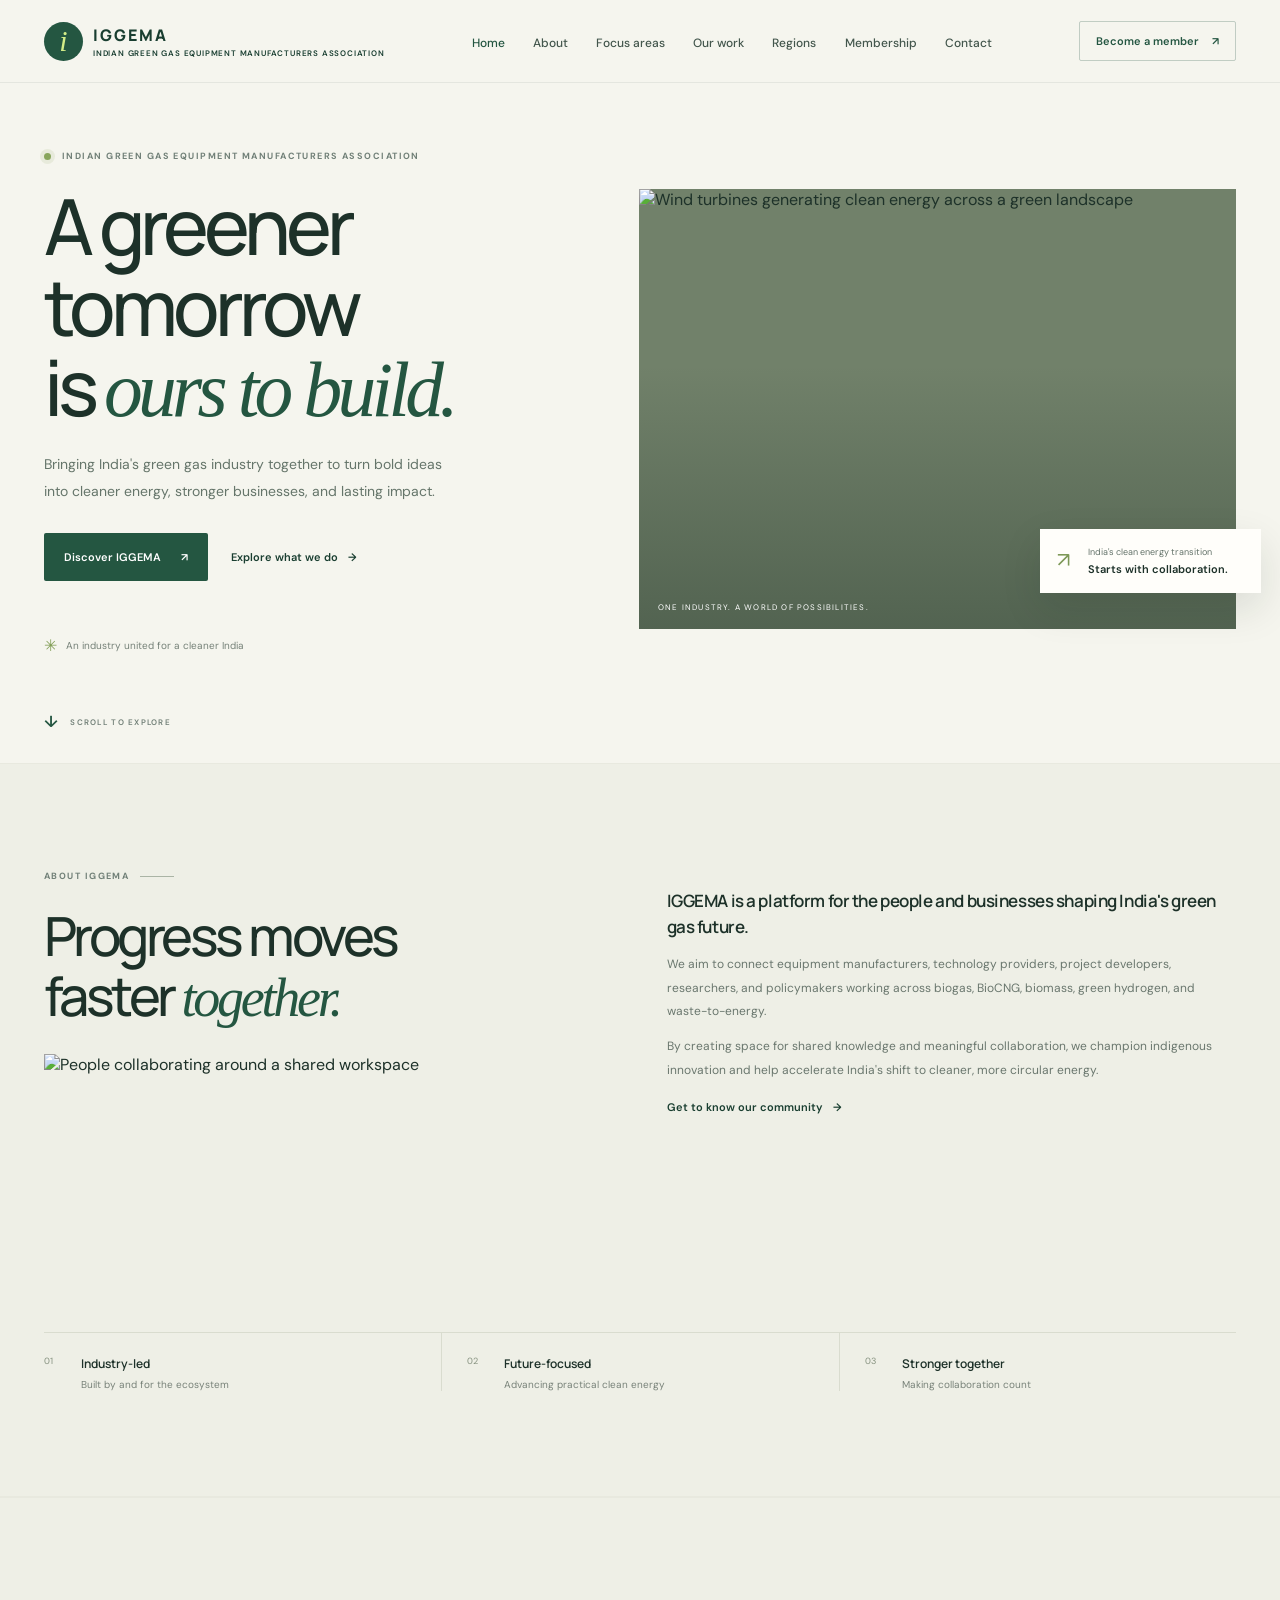
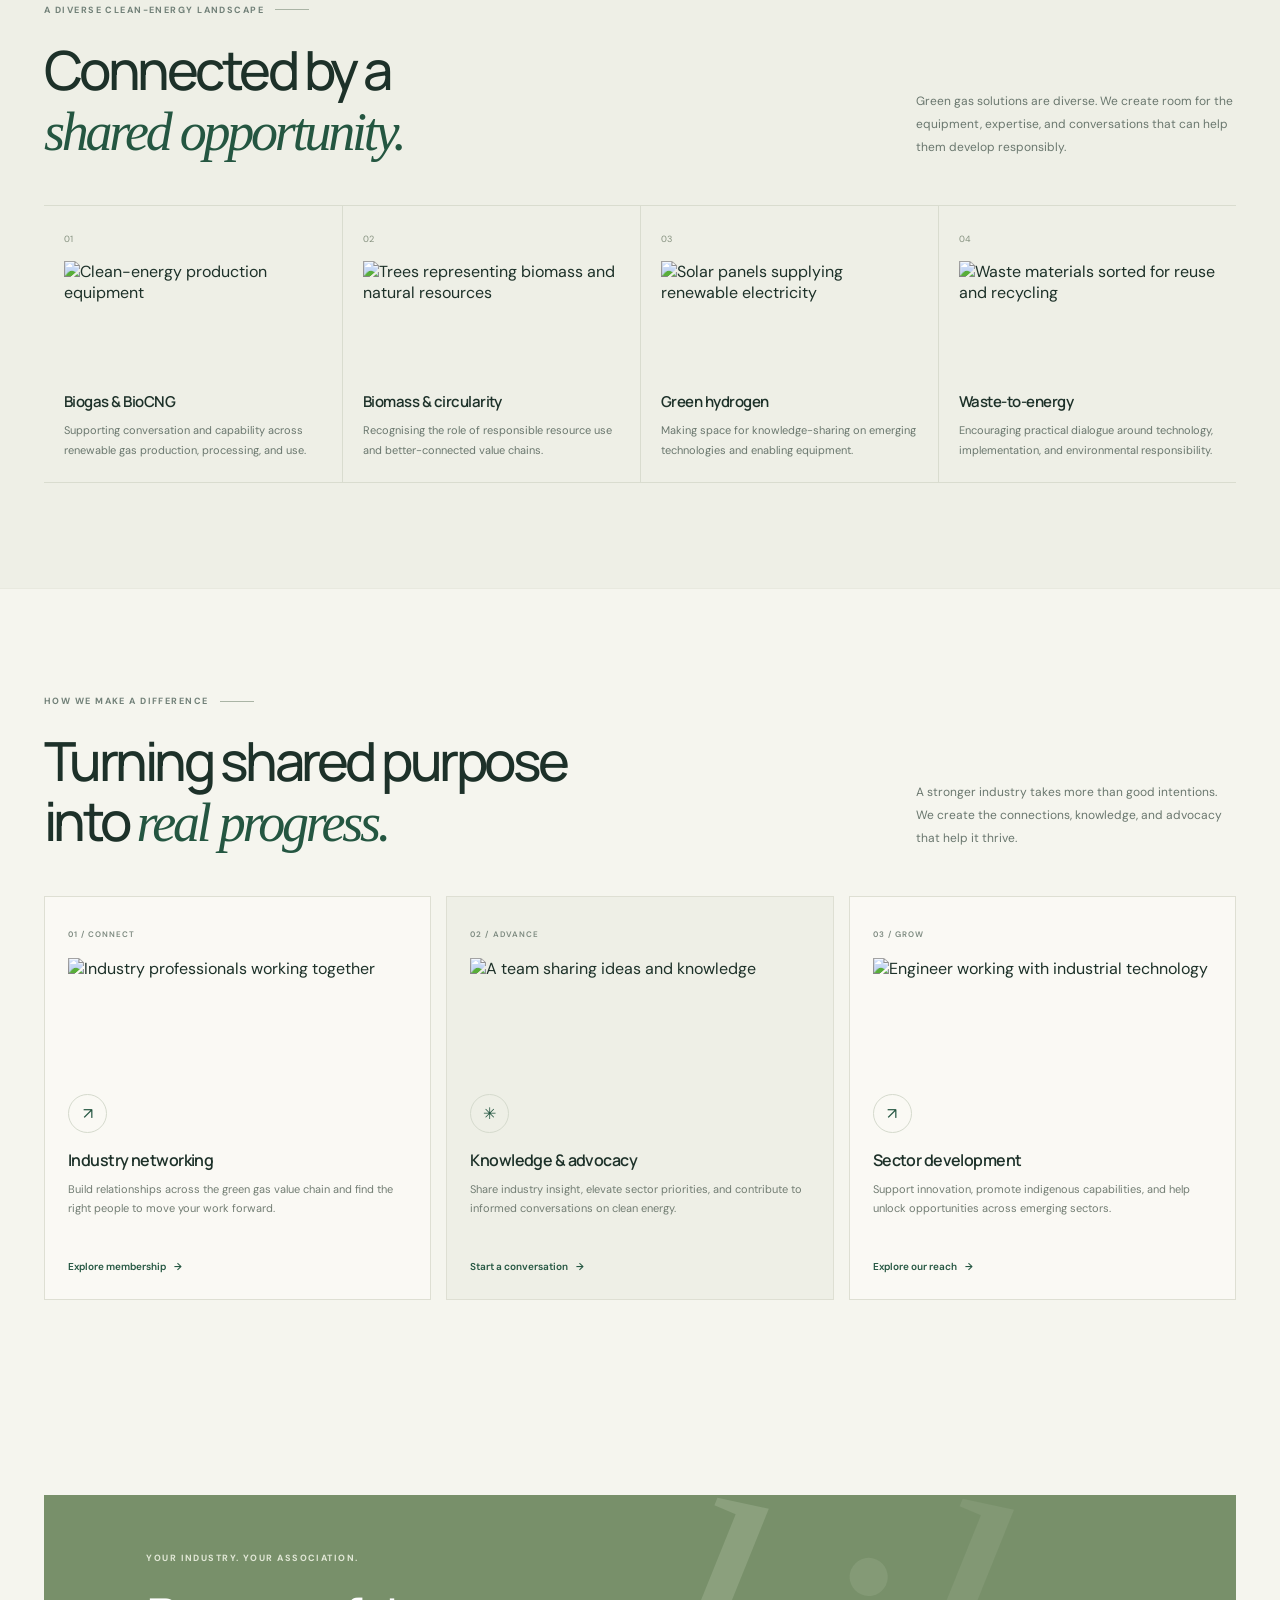
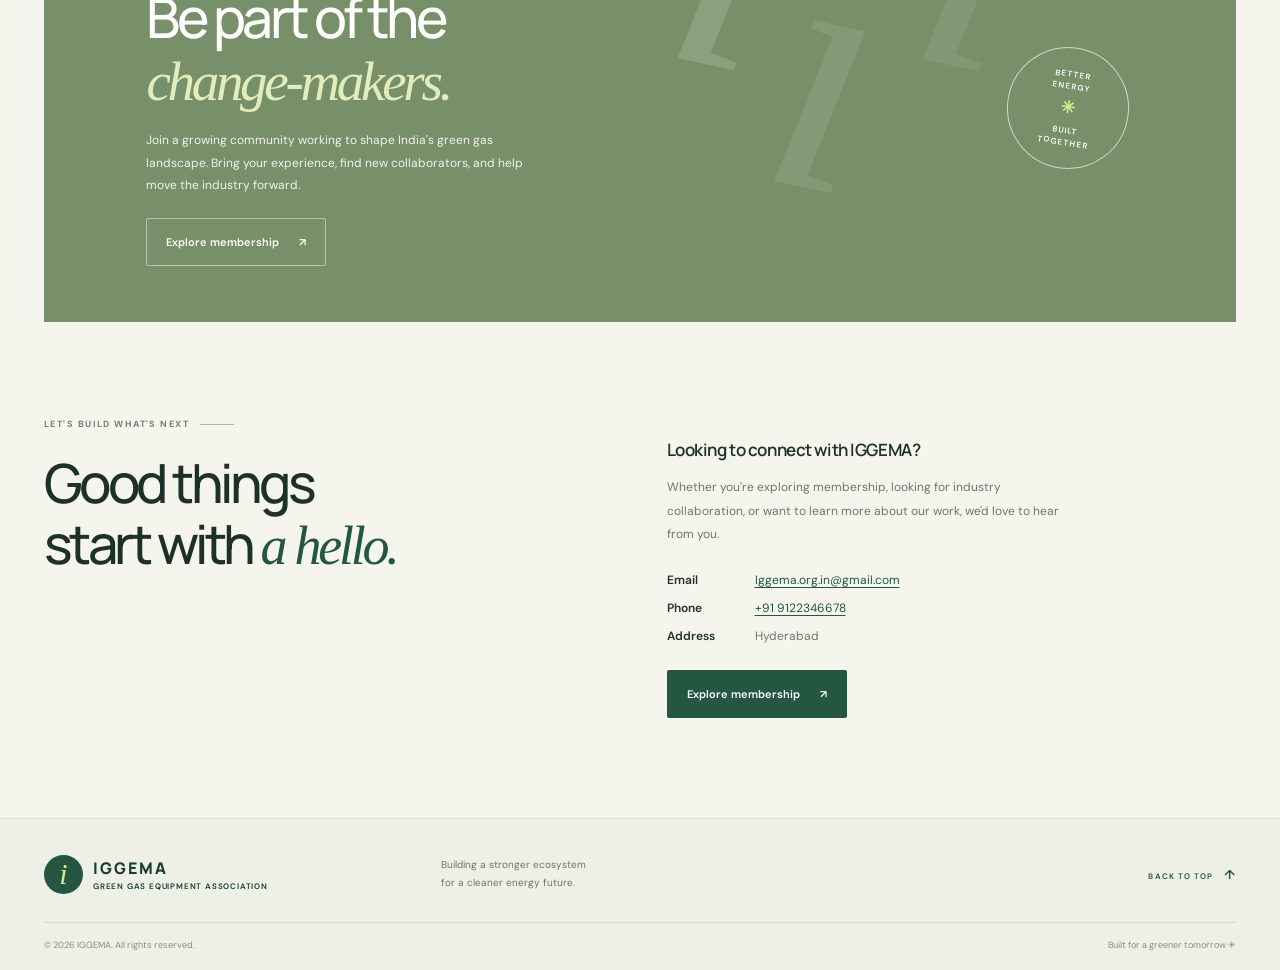
==== index.html @ 082a27b8 "Add homepage" ====
<!DOCTYPE html>
<html lang="en">
<head>
  <meta charset="UTF-8">
  <meta name="viewport" content="width=device-width, initial-scale=1">
  <meta name="theme-color" content="#f5f5ee">
  <meta name="description" content="Discover IGGEMA's work to connect India's green gas equipment ecosystem, share knowledge, and support responsible sector development.">
  <title>IGGEMA — India's Green Gas Equipment Manufacturers Association</title>
  <link rel="preconnect" href="https://fonts.googleapis.com">
  <link rel="preconnect" href="https://fonts.gstatic.com" crossorigin>
  <link href="https://fonts.googleapis.com/css2?family=DM+Sans:wght@400;500;600;700&family=Manrope:wght@400;500;600;700;800&display=swap" rel="stylesheet">
  <link rel="stylesheet" href="IGG.css">
</head>
<body>
  <a class="skip-link" href="#main-content">Skip to content</a>
  <header class="site-header">
    <nav class="navbar container" aria-label="Main navigation">
      <a class="brand" href="#home" aria-label="IGGEMA home">
        <span class="brand-mark" aria-hidden="true">i</span>
        <span class="brand-name">IGGEMA<span class="brand-caption"> INDIAN GREEN GAS EQUIPMENT MANUFACTURERS ASSOCIATION</span></span>
      </a>
      <ul class="nav-links">
        <li><a href="#home" aria-current="page">Home</a></li>
        <li><a href="#about">About</a></li>
        <li><a href="#focus-areas">Focus areas</a></li>
        <li><a href="#services">Our work</a></li>
         <li><a href="#Regions">Regions</a></li>
        <li><a href="membership.html">Membership</a></li>
        <li><a href="#contact">Contact</a></li>
      </ul>
      <a class="nav-cta" href="membership.html">Become a member <span aria-hidden="true">↗</span></a>
    </nav>
  </header>

  <main id="main-content">
    <section class="hero container" id="home">
      <div class="hero-copy">
        <p class="eyebrow"><span class="eyebrow-dot"></span> INDIAN GREEN GAS EQUIPMENT MANUFACTURERS ASSOCIATION</p>
        <h1>A greener tomorrow<br>is <span>ours to build.</span></h1>
        <p class="hero-description">Bringing India's green gas industry together to turn bold ideas into cleaner energy, stronger businesses, and lasting impact.</p>
        <div class="hero-actions">
          <a class="button button-primary" href="#about">Discover IGGEMA <span aria-hidden="true">↗</span></a>
          <a class="text-link" href="#services">Explore what we do <span aria-hidden="true">→</span></a>
        </div>
        <div class="hero-note"><span class="note-icon" aria-hidden="true">✳</span> An industry united for a cleaner India</div>
      </div>
      <div class="hero-visual">
        <img src="https://images.unsplash.com/photo-1473341304170-971dccb5ac1e?auto=format&amp;fit=crop&amp;w=1400&amp;q=85" alt="Wind turbines generating clean energy across a green landscape">
        <div class="image-wash"></div>
        <div class="visual-card">
          <span class="visual-card-icon" aria-hidden="true">↗</span>
          <span>India's clean energy transition</span>
          <strong>Starts with collaboration.</strong>
        </div>
        <span class="visual-caption">ONE INDUSTRY. A WORLD OF POSSIBILITIES.</span>
      </div>
      <a class="scroll-cue" href="#about"><span aria-hidden="true">↓</span> SCROLL TO EXPLORE</a>
    </section>

    <section class="intro section-pad" id="about">
      <div class="container intro-grid">
        <div>
          <p class="eyebrow">ABOUT IGGEMA <span class="eyebrow-line"></span></p>
          <h2>Progress moves<br>faster <span>together.</span></h2>
          <img class="about-image" src="https://images.unsplash.com/photo-1497366754035-f200968a6e72?auto=format&amp;fit=crop&amp;w=1000&amp;q=85" alt="People collaborating around a shared workspace">
        </div>
        <div class="intro-copy">
          <p class="lead">IGGEMA is a platform for the people and businesses shaping India's green gas future.</p>
          <p>We aim to connect equipment manufacturers, technology providers, project developers, researchers, and policymakers working across biogas, BioCNG, biomass, green hydrogen, and waste-to-energy.</p>
          <p>By creating space for shared knowledge and meaningful collaboration, we champion indigenous innovation and help accelerate India's shift to cleaner, more circular energy.</p>
          <a class="text-link dark-link" href="membership.html">Get to know our community <span aria-hidden="true">→</span></a>
        </div>
      </div>
      <div class="container values-strip">
        <div class="value-item"><span>01</span><strong>Industry-led</strong><small>Built by and for the ecosystem</small></div>
        <div class="value-item"><span>02</span><strong>Future-focused</strong><small>Advancing practical clean energy</small></div>
        <div class="value-item"><span>03</span><strong>Stronger together</strong><small>Making collaboration count</small></div>
      </div>
    </section>

    <section class="focus section-pad" id="focus-areas">
      <div class="container">
        <div class="section-heading">
          <div>
            <p class="eyebrow">A DIVERSE CLEAN-ENERGY LANDSCAPE <span class="eyebrow-line"></span></p>
            <h2>Connected by a<br><span>shared opportunity.</span></h2>
          </div>
          <p class="section-aside">Green gas solutions are diverse. We create room for the equipment, expertise, and conversations that can help them develop responsibly.</p>
        </div>
        <div class="focus-grid">
          <article class="focus-card">
            <span class="focus-index">01</span>
            <img class="focus-image" src="https://images.unsplash.com/photo-1516937941344-00b4e0337589?auto=format&amp;fit=crop&amp;w=700&amp;q=80" alt="Clean-energy production equipment">
            <h3>Biogas &amp; BioCNG</h3>
            <p>Supporting conversation and capability across renewable gas production, processing, and use.</p>
          </article>
          <article class="focus-card">
            <span class="focus-index">02</span>
            <img class="focus-image" src="https://images.unsplash.com/photo-1511497584788-876760111969?auto=format&amp;fit=crop&amp;w=700&amp;q=80" alt="Trees representing biomass and natural resources">
            <h3>Biomass &amp; circularity</h3>
            <p>Recognising the role of responsible resource use and better-connected value chains.</p>
          </article>
          <article class="focus-card">
            <span class="focus-index">03</span>
            <img class="focus-image" src="https://images.unsplash.com/photo-1509391366360-2e959784a276?auto=format&amp;fit=crop&amp;w=700&amp;q=80" alt="Solar panels supplying renewable electricity">
            <h3>Green hydrogen</h3>
            <p>Making space for knowledge-sharing on emerging technologies and enabling equipment.</p>
          </article>
          <article class="focus-card">
            <span class="focus-index">04</span>
            <img class="focus-image" src="https://images.unsplash.com/photo-1532996122724-e3c354a0b15b?auto=format&amp;fit=crop&amp;w=700&amp;q=80" alt="Waste materials sorted for reuse and recycling">
            <h3>Waste-to-energy</h3>
            <p>Encouraging practical dialogue around technology, implementation, and environmental responsibility.</p>
          </article>
        </div>
      </div>
    </section>

    <section class="services section-pad" id="services">
      <div class="container">
        <div class="section-heading">
          <div>
            <p class="eyebrow">HOW WE MAKE A DIFFERENCE <span class="eyebrow-line"></span></p>
            <h2>Turning shared purpose<br>into <span>real progress.</span></h2>
          </div>
          <p class="section-aside">A stronger industry takes more than good intentions. We create the connections, knowledge, and advocacy that help it thrive.</p>
        </div>
        <div class="services-grid">
          <article class="service-card">
            <span class="card-number">01 / CONNECT</span>
            <img class="service-image" src="https://images.unsplash.com/photo-1521737711867-e3b97375f902?auto=format&amp;fit=crop&amp;w=700&amp;q=80" alt="Industry professionals working together">
            <div class="service-icon" aria-hidden="true">↗</div>
            <h3>Industry networking</h3>
            <p>Build relationships across the green gas value chain and find the right people to move your work forward.</p>
            <a href="membership.html" aria-label="Learn about industry networking membership">Explore membership <span aria-hidden="true">→</span></a>
          </article>
          <article class="service-card service-card-featured">
            <span class="card-number">02 / ADVANCE</span>
            <img class="service-image" src="https://images.unsplash.com/photo-1531482615713-2afd69097998?auto=format&amp;fit=crop&amp;w=700&amp;q=80" alt="A team sharing ideas and knowledge">
            <div class="service-icon" aria-hidden="true">✳</div>
            <h3>Knowledge &amp; advocacy</h3>
            <p>Share industry insight, elevate sector priorities, and contribute to informed conversations on clean energy.</p>
            <a href="#contact" aria-label="Get in touch about knowledge and advocacy">Start a conversation <span aria-hidden="true">→</span></a>
          </article>
          <article class="service-card">
            <span class="card-number">03 / GROW</span>
            <img class="service-image" src="https://images.unsplash.com/photo-1581091226825-a6a2a5aee158?auto=format&amp;fit=crop&amp;w=700&amp;q=80" alt="Engineer working with industrial technology">
            <div class="service-icon" aria-hidden="true">↗</div>
            <h3>Sector development</h3>
            <p>Support innovation, promote indigenous capabilities, and help unlock opportunities across emerging sectors.</p>
            <a href="#contact" aria-label="Contact IGGEMA">Explore our reach <span aria-hidden="true">→</span></a>
          </article>
        </div>
      </div>
    </section>

    <section class="membership section-pad" id="membership">
      <div class="container membership-panel">
        <div class="membership-decoration" aria-hidden="true"><span>i</span><span>i</span><span>i</span></div>
        <div class="membership-content">
          <p class="eyebrow">YOUR INDUSTRY. YOUR ASSOCIATION.</p>
          <h2>Be part of the<br><span>change-makers.</span></h2>
          <p>Join a growing community working to shape India's green gas landscape. Bring your experience, find new collaborators, and help move the industry forward.</p>
          <a class="button button-light" href="membership.html">Explore membership <span aria-hidden="true">↗</span></a>
        </div>
        <div class="membership-stamp"><span>BETTER<br>ENERGY</span><span class="stamp-star">✳</span><span>BUILT<br>TOGETHER</span></div>
      </div>
    </section>

    <section class="contact section-pad" id="contact">
      <div class="container contact-grid">
        <div>
          <p class="eyebrow">LET'S BUILD WHAT'S NEXT <span class="eyebrow-line"></span></p>
          <h2>Good things<br>start with <span>a hello.</span></h2>
        </div>
        <div class="contact-copy">
          <p class="lead">Looking to connect with IGGEMA?</p>
          <p>Whether you're exploring membership, looking for industry collaboration, or want to learn more about our work, we'd love to hear from you.</p>
          <div class="contact-details" aria-label="IGGEMA contact details">
            <p><strong>Email</strong><a href="mailto:Iggema.org.in@gmail.com">Iggema.org.in@gmail.com</a></p>
            <p><strong>Phone</strong><a href="tel:+919122346678">+91 9122346678</a></p>
            <p><strong>Address</strong><span>Hyderabad</span></p>
          </div>
          <a class="button button-primary" href="membership.html">Explore membership <span aria-hidden="true">↗</span></a>
        </div>
      </div>
    </section>
  </main>

  <footer class="footer">
    <div class="container footer-main">
      <a class="brand footer-brand" href="#home" aria-label="IGGEMA home">
        <span class="brand-mark" aria-hidden="true">i</span>
        <span class="brand-name">IGGEMA<span class="brand-caption">GREEN GAS EQUIPMENT ASSOCIATION</span></span>
      </a>
      <p>Building a stronger ecosystem<br>for a cleaner energy future.</p>
      <a class="back-top" href="#home">BACK TO TOP <span aria-hidden="true">↑</span></a>
    </div>
    <div class="container footer-bottom">
      <span>© 2026 IGGEMA. All rights reserved.</span>
      <span>Built for a greener tomorrow <span class="footer-leaf" aria-hidden="true">✳</span></span>
    </div>
  </footer>
</body>
</html>
---- IGG.css ----
:root {
  color-scheme: light;
  --paper: #f5f5ee;
  --white: #fffefa;
  --ink: #1d3129;
  --muted: #64736a;
  --green: #245641;
  --green-dark: #193e30;
  --lime: #d3ed88;
  --line: #dedfd3;
  --serif: Georgia, "Times New Roman", serif;
  --sans: "DM Sans", "Segoe UI", sans-serif;
  --display: "Manrope", "DM Sans", sans-serif;
}

* { box-sizing: border-box; }

.skip-link {
  position: absolute;
  z-index: 20;
  top: 8px;
  left: 8px;
  padding: 10px 14px;
  transform: translateY(-150%);
  background: var(--green-dark);
  color: white;
  font-size: 12px;
}

.skip-link:focus { transform: translateY(0); }

html {
  scroll-behavior: smooth;
  scroll-padding-top: 6rem;
}

body {
  margin: 0;
  background: var(--paper);
  color: var(--ink);
  font-family: var(--sans);
  -webkit-font-smoothing: antialiased;
}

a { color: inherit; }

.container {
  width: min(1192px, calc(100% - 64px));
  margin-inline: auto;
}

.site-header {
  position: sticky;
  z-index: 10;
  top: 0;
  background: rgba(245, 245, 238, .94);
  backdrop-filter: blur(14px);
  border-bottom: 1px solid rgba(29, 49, 41, .08);
}

.navbar {
  min-height: 82px;
  display: flex;
  align-items: center;
  justify-content: space-between;
  gap: 24px;
}

.brand {
  display: inline-flex;
  align-items: center;
  gap: 10px;
  flex: 0 0 auto;
  color: var(--green-dark);
  text-decoration: none;
}

.brand-mark {
  display: grid;
  width: 39px;
  height: 39px;
  place-items: center;
  border-radius: 50%;
  background: var(--green);
  color: var(--lime);
  font-family: var(--serif);
  font-size: 30px;
  font-style: italic;
  line-height: 1;
}

.brand-name {
  display: grid;
  gap: 2px;
  font-family: var(--display);
  font-size: 16px;
  font-weight: 800;
  letter-spacing: .13em;
}

.brand-caption {
  font-family: var(--sans);
  font-size: 8px;
  font-weight: 600;
  letter-spacing: .1em;
}

.nav-links {
  display: flex;
  align-items: center;
  justify-content: center;
  gap: clamp(14px, 2.2vw, 29px);
  margin: 0;
  padding: 0;
  list-style: none;
}

.nav-links a,
.region-dropdown summary {
  color: #43564c;
  font-size: 12px;
  font-weight: 500;
  text-decoration: none;
  transition: color .2s ease;
}

.nav-links a:hover,
.nav-links a[aria-current="page"],
.region-dropdown summary:hover,
.region-dropdown summary:focus-visible { color: var(--green); }

.region-dropdown { position: relative; }

.region-dropdown summary {
  display: flex;
  align-items: center;
  gap: 5px;
  cursor: pointer;
  list-style: none;
  white-space: nowrap;
}

.region-dropdown summary::-webkit-details-marker { display: none; }
.region-dropdown summary::after { content: "⌄"; font-size: 11px; }

.regions-menu {
  position: absolute;
  z-index: 12;
  top: 100%;
  left: -16px;
  display: none;
  width: 145px;
  margin: 0;
  padding: 10px 7px 7px;
  border: 1px solid var(--line);
  background: var(--white);
  box-shadow: 0 12px 28px rgba(29, 49, 41, .12);
  list-style: none;
}

.region-dropdown:hover .regions-menu,
.region-dropdown:focus-within .regions-menu,
.region-dropdown details[open] .regions-menu { display: grid; }

.regions-menu li {
  padding: 9px 10px;
  color: #43564c;
  font-size: 11px;
  text-transform: capitalize;
}

.regions-menu li + li { border-top: 1px solid #eeefe6; }
.regions-menu li:hover { background: #f0f2e9; color: var(--green); }

.nav-cta {
  display: inline-flex;
  align-items: center;
  gap: 13px;
  padding: 12px 16px;
  border: 1px solid rgba(36, 86, 65, .25);
  border-radius: 2px;
  color: var(--green);
  font-size: 11px;
  font-weight: 600;
  text-decoration: none;
  white-space: nowrap;
  transition: background .2s, color .2s;
}

.nav-cta:hover { background: var(--green); color: white; }

.hero {
  position: relative;
  min-height: 610px;
  display: grid;
  grid-template-columns: .94fr 1.06fr;
  align-items: center;
  gap: 5.5%;
  padding-top: 66px;
  padding-bottom: 95px;
}

.hero-copy { position: relative; z-index: 1; padding-bottom: 12px; }

.eyebrow {
  display: flex;
  align-items: center;
  gap: 11px;
  margin: 0 0 22px;
  color: #718078;
  font-size: 9px;
  font-weight: 700;
  letter-spacing: .16em;
  line-height: 1.6;
}

.eyebrow-dot {
  width: 7px;
  height: 7px;
  border-radius: 50%;
  background: #88a55c;
  box-shadow: 0 0 0 4px rgba(136, 165, 92, .13);
}

h1, h2, h3, p { margin-top: 0; }

h1, h2 {
  color: var(--ink);
  font-family: var(--display);
  font-weight: 500;
  letter-spacing: -.065em;
}

h1 {
  margin-bottom: 20px;
  font-size: clamp(49px, 6.05vw, 78px);
  line-height: 1.04;
}

h1 > span, h2 > span {
  color: var(--green);
  font-family: var(--serif);
  font-weight: 400;
  font-style: italic;
  letter-spacing: -.06em;
}

.hero-description {
  max-width: 425px;
  margin-bottom: 29px;
  color: #65756a;
  font-size: 14px;
  line-height: 1.9;
}

.hero-actions {
  display: flex;
  align-items: center;
  flex-wrap: wrap;
  gap: 23px;
}

.button {
  display: inline-flex;
  min-height: 48px;
  align-items: center;
  justify-content: center;
  gap: 20px;
  padding: 0 19px;
  border: 1px solid transparent;
  border-radius: 2px;
  font-size: 11px;
  font-weight: 600;
  text-decoration: none;
  transition: transform .2s, background .2s, border-color .2s;
}

.button:hover { transform: translateY(-2px); }
.button-primary { background: var(--green); color: white; }
.button-primary:hover { background: var(--green-dark); }
.button-light { border-color: rgba(255,255,255,.46); color: white; }
.button-light:hover { background: rgba(255,255,255,.1); }

.text-link {
  display: inline-flex;
  align-items: center;
  gap: 10px;
  color: var(--green-dark);
  font-size: 11px;
  font-weight: 600;
  text-decoration: none;
}

.text-link span, .service-card a span { transition: transform .2s; }
.text-link:hover span, .service-card a:hover span { transform: translateX(4px); }

.hero-note {
  display: flex;
  align-items: center;
  gap: 9px;
  margin-top: 54px;
  color: #758178;
  font-size: 10px;
}

.note-icon { color: #809d55; font-size: 16px; }

.hero-visual {
  position: relative;
  min-width: 0;
  height: 440px;
  background: #71816a;
}

.hero-visual > img {
  width: 100%;
  height: 100%;
  display: block;
  object-fit: cover;
  object-position: 52% center;
}

.image-wash {
  position: absolute;
  inset: 0;
  background: linear-gradient(180deg, transparent 40%, rgba(12, 31, 23, .3));
}

.visual-card {
  position: absolute;
  right: -25px;
  bottom: 36px;
  display: grid;
  grid-template-columns: 31px 1fr;
  align-items: center;
  width: 221px;
  padding: 17px;
  background: var(--white);
  box-shadow: 0 15px 40px rgba(17, 34, 24, .12);
}

.visual-card-icon {
  grid-row: span 2;
  align-self: start;
  color: #7d9857;
  font-size: 21px;
}

.visual-card > span:nth-child(2) { color: var(--muted); font-size: 9px; }
.visual-card strong { margin-top: 4px; font-size: 11px; font-weight: 600; }

.visual-caption {
  position: absolute;
  bottom: 17px;
  left: 19px;
  color: white;
  font-size: 8px;
  letter-spacing: .15em;
}

.scroll-cue {
  position: absolute;
  bottom: 31px;
  left: 0;
  display: flex;
  align-items: center;
  gap: 11px;
  color: #728078;
  font-size: 8px;
  font-weight: 600;
  letter-spacing: .16em;
  text-decoration: none;
}

.scroll-cue span { color: var(--green); font-size: 16px; }

.section-pad { padding: 105px 0; }

.intro {
  background: #eeefe6;
  border-top: 1px solid #e8e9df;
  border-bottom: 1px solid #e8e9df;
}

.intro-grid, .contact-grid {
  display: grid;
  grid-template-columns: .95fr 1.05fr;
  gap: 9%;
}

.intro .eyebrow, .contact .eyebrow, .services .eyebrow { margin-bottom: 21px; }
.eyebrow-line { display: inline-block; width: 34px; height: 1px; background: #aab4a5; }

.about-image {
  display: block;
  width: 100%;
  height: 205px;
  margin-top: 25px;
  object-fit: cover;
  object-position: center 45%;
}

h2 {
  margin-bottom: 0;
  font-size: clamp(38px, 4.5vw, 54px);
  line-height: 1.12;
}

.intro-copy { padding-top: 19px; }
.intro-copy p, .contact-copy > p:not(.lead) {
  color: #6a776e;
  font-size: 12px;
  line-height: 1.95;
}

.intro-copy .lead, .contact-copy .lead {
  margin-bottom: 14px;
  color: var(--ink);
  font-family: var(--display);
  font-size: 17px;
  font-weight: 600;
  letter-spacing: -.025em;
  line-height: 1.5;
}

.dark-link { margin-top: 6px; }

.values-strip {
  display: grid;
  grid-template-columns: repeat(3, 1fr);
  margin-top: 73px;
  border-top: 1px solid #d9dccf;
}

.value-item {
  display: grid;
  grid-template-columns: 37px 1fr;
  padding: 22px 18px 0 0;
}

.value-item + .value-item { padding-left: 25px; border-left: 1px solid #d9dccf; }
.value-item > span { grid-row: span 2; color: #85917f; font-size: 9px; }
.value-item strong { font-family: var(--display); font-size: 12px; font-weight: 600; }
.value-item small { margin-top: 6px; color: #788279; font-size: 10px; }

.section-heading {
  display: flex;
  align-items: end;
  justify-content: space-between;
  gap: 40px;
  margin-bottom: 42px;
}

.section-aside {
  max-width: 320px;
  margin-bottom: 4px;
  color: #6a776e;
  font-size: 12px;
  line-height: 1.9;
}

.focus {
  background: #eeefe6;
  border-top: 1px solid #e8e9df;
  border-bottom: 1px solid #e8e9df;
}

.focus-grid {
  display: grid;
  grid-template-columns: repeat(4, 1fr);
  border-top: 1px solid #d9dccf;
  border-bottom: 1px solid #d9dccf;
}

.focus-card {
  min-height: 190px;
  padding: 20px 20px 22px;
}

.focus-image {
  display: block;
  width: 100%;
  height: 118px;
  margin: 14px 0 12px;
  object-fit: cover;
}

.focus-card + .focus-card { border-left: 1px solid #d9dccf; }
.focus-index { color: #85917f; font-size: 9px; }
.focus-card h3 { margin: 0 0 9px; font-family: var(--display); font-size: 15px; font-weight: 600; letter-spacing: -.035em; }
.focus-card p { margin: 0; color: #6a776e; font-size: 11px; line-height: 1.8; }

.services-grid { display: grid; grid-template-columns: repeat(3, 1fr); gap: 15px; }

.service-card {
  min-height: 260px;
  padding: 24px 23px;
  border: 1px solid var(--line);
  background: rgba(255, 254, 250, .55);
  transition: transform .22s, box-shadow .22s, background .22s;
}

.service-card:hover {
  transform: translateY(-4px);
  background: var(--white);
  box-shadow: 0 14px 30px rgba(29, 49, 41, .06);
}

.service-card-featured { background: #eeefe6; }
.card-number { color: #7c897f; font-size: 8px; font-weight: 600; letter-spacing: .13em; }

.service-image {
  display: block;
  width: 100%;
  height: 112px;
  margin-top: 16px;
  object-fit: cover;
}

.service-icon {
  display: grid;
  width: 39px;
  height: 39px;
  place-items: center;
  margin-top: 24px;
  border: 1px solid #d5dacd;
  border-radius: 50%;
  color: var(--green);
  font-size: 16px;
}

.service-card h3 {
  margin: 16px 0 9px;
  font-family: var(--display);
  font-size: 16px;
  font-weight: 600;
  letter-spacing: -.035em;
}

.service-card p {
  min-height: 57px;
  margin-bottom: 17px;
  color: #727d73;
  font-size: 11px;
  line-height: 1.75;
}

.service-card > a {
  display: inline-flex;
  align-items: center;
  gap: 8px;
  color: var(--green);
  font-size: 10px;
  font-weight: 600;
  text-decoration: none;
}

.membership { padding-top: 90px; padding-bottom: 90px; }

.membership-panel {
  position: relative;
  min-height: 330px;
  overflow: hidden;
  display: flex;
  align-items: center;
  padding: 56px 8%;
  background: #78906a;
  color: white;
}

.membership-content { position: relative; z-index: 1; max-width: 470px; }
.membership .eyebrow { color: #e2e8d7; }
.membership h2 { color: white; font-size: clamp(39px, 4.6vw, 55px); }
.membership h2 > span { color: #e2edbd; }
.membership-content > p:not(.eyebrow) { max-width: 410px; margin: 17px 0 22px; color: #f1f3eb; font-size: 12px; line-height: 1.85; }

.membership-decoration {
  position: absolute;
  top: -105px;
  right: 19%;
  display: flex;
  gap: 20px;
  color: rgba(234, 241, 220, .16);
  font-family: var(--serif);
  font-size: 360px;
  font-style: italic;
  line-height: 1;
  transform: rotate(12deg);
}

.membership-decoration span:nth-child(2) { margin-top: 100px; color: rgba(234, 241, 220, .1); }
.membership-decoration span:nth-child(3) { margin-top: -50px; color: rgba(234, 241, 220, .08); }

.membership-stamp {
  position: absolute;
  right: 9%;
  display: grid;
  width: 122px;
  height: 122px;
  place-content: center;
  justify-items: center;
  border: 1px solid rgba(255,255,255,.65);
  border-radius: 50%;
  color: white;
  font-size: 8px;
  font-weight: 600;
  letter-spacing: .13em;
  line-height: 1.5;
  text-align: center;
  transform: rotate(9deg);
}

.stamp-star { margin: 3px 0; color: var(--lime); font-size: 17px; }

.contact { padding-top: 5px; padding-bottom: 100px; }
.contact-copy { padding-top: 20px; }
.contact-copy > p:not(.lead) { max-width: 410px; margin-bottom: 23px; }
.contact-details { display: grid; gap: 8px; margin: 0 0 23px; }
.contact-details p { display: grid; grid-template-columns: 76px 1fr; gap: 12px; margin: 0; color: #6a776e; font-size: 12px; line-height: 1.7; }
.contact-details strong { color: var(--ink); font-weight: 600; }
.contact-details a { color: var(--green); text-decoration-thickness: 1px; text-underline-offset: 3px; }
.contact-note { margin: 12px 0 0 !important; color: #8a948b !important; font-size: 9px !important; }

.footer {
  padding: 36px 0 19px;
  border-top: 1px solid var(--line);
  background: #eeefe6;
}

.footer-main {
  display: grid;
  grid-template-columns: 1fr 1fr 1fr;
  align-items: center;
  padding-bottom: 28px;
}

.footer-main > p { margin: 0; color: #69766c; font-size: 10px; line-height: 1.8; }
.back-top { justify-self: end; color: var(--green); font-size: 8px; font-weight: 600; letter-spacing: .13em; text-decoration: none; }
.back-top span { margin-left: 8px; font-size: 13px; }

.footer-bottom {
  display: flex;
  justify-content: space-between;
  padding-top: 16px;
  border-top: 1px solid #d9dccf;
  color: #879087;
  font-size: 9px;
}

.footer-leaf { color: #738a54; }

:focus-visible { outline: 3px solid #819e5c; outline-offset: 4px; }

@media (min-width: 1440px) {
  .hero { min-height: 660px; }
  .hero-visual { height: 490px; }
}

@media (max-width: 980px) {
  .container { width: min(100% - 48px, 760px); }
  .navbar { min-height: 74px; gap: 14px; }
  .brand { gap: 7px; }
  .brand-mark { width: 34px; height: 34px; font-size: 26px; }
  .brand-name { font-size: 14px; }
  .brand-caption { font-size: 7px; }
  .nav-links { gap: 13px; }
  .nav-links a { font-size: 11px; }
  .nav-cta { padding: 10px 11px; gap: 8px; font-size: 10px; }
  .hero { min-height: 535px; gap: 4%; }
  .hero-visual { height: 380px; }
  .hero-note { margin-top: 37px; }
  .section-pad { padding: 84px 0; }
  .membership-stamp { right: 6%; width: 103px; height: 103px; }
}

@media (max-width: 720px) {
  html { scroll-padding-top: 9rem; }
  .container { width: calc(100% - 40px); }
  .navbar { min-height: auto; flex-wrap: wrap; padding-top: 13px; padding-bottom: 12px; row-gap: 9px; }
  .brand { margin-right: auto; }
  .nav-cta { padding: 9px 10px; }
  .nav-links {
    order: 3;
    width: 100%;
    justify-content: space-between;
    gap: 6px;
    overflow-x: auto;
    scrollbar-width: none;
  }
  .nav-links::-webkit-scrollbar { display: none; }
  .nav-links a,
  .region-dropdown summary { display: block; padding: 5px 0; font-size: 10px; white-space: nowrap; }
  .region-dropdown summary::after { margin-left: 2px; }
  .regions-menu { top: 100%; left: -8px; }
  .hero { grid-template-columns: 1fr; gap: 28px; min-height: 0; padding-top: 68px; padding-bottom: 83px; }
  .hero-copy { padding-bottom: 0; }
  h1 { font-size: clamp(49px, 11vw, 72px); }
  .hero-description { max-width: 500px; }
  .hero-note { margin-top: 28px; }
  .hero-visual { height: min(58vw, 390px); min-height: 260px; margin-right: 14px; }
  .visual-card { right: -14px; bottom: 26px; }
  .scroll-cue { bottom: 25px; }
  .section-pad { padding: 73px 0; }
  .intro-grid, .contact-grid { grid-template-columns: 1fr; gap: 25px; }
  .intro-copy, .contact-copy { padding-top: 0; }
  .about-image { height: min(52vw, 260px); }
  .values-strip { margin-top: 46px; }
  .value-item { grid-template-columns: 27px 1fr; padding-right: 9px; }
  .value-item + .value-item { padding-left: 12px; }
  .value-item strong { font-size: 10px; }
  .value-item small { font-size: 9px; line-height: 1.5; }
  .section-heading { align-items: start; flex-direction: column; gap: 17px; margin-bottom: 29px; }
  .section-aside { max-width: 460px; margin: 0; }
  .focus-grid { grid-template-columns: repeat(2, 1fr); }
  .focus-card { min-height: 170px; padding: 18px 14px; }
  .focus-card:nth-child(3) { border-left: 0; border-top: 1px solid #d9dccf; }
  .focus-card:nth-child(4) { border-top: 1px solid #d9dccf; }
  .focus-image { height: 130px; }
  .services-grid { grid-template-columns: 1fr; gap: 11px; }
  .service-card { min-height: auto; padding: 22px; }
  .service-image { height: 180px; }
  .service-icon { margin-top: 17px; }
  .service-card p { min-height: 0; }
  .membership { padding: 65px 0; }
  .membership-panel { min-height: 360px; padding: 43px 30px; }
  .membership-stamp { right: 6%; bottom: 22px; width: 78px; height: 78px; font-size: 6px; }
  .membership-decoration { top: 45px; right: -5%; font-size: 200px; }
  .contact { padding-top: 5px; padding-bottom: 73px; }
}

@media (max-width: 430px) {
  .container { width: calc(100% - 32px); }
  .brand-caption { letter-spacing: .07em; }
  .nav-cta { font-size: 9px; }
  .hero { padding-top: 53px; }
  .eyebrow { font-size: 8px; letter-spacing: .12em; }
  h1 { font-size: 48px; }
  h2 { font-size: 40px; }
  .about-image { height: 190px; }
  .service-image { height: 150px; }
  .hero-actions { align-items: flex-start; flex-direction: column; gap: 17px; }
  .hero-visual { min-height: 240px; }
  .visual-card { width: 190px; padding: 13px; }
  .values-strip { grid-template-columns: 1fr; gap: 0; }
  .focus-grid { grid-template-columns: 1fr; }
  .focus-card, .focus-card + .focus-card,
  .focus-card:nth-child(3), .focus-card:nth-child(4) {
    min-height: 0;
    padding: 17px 0;
    border-left: 0;
    border-top: 1px solid #d9dccf;
  }
  .focus-card:first-child { border-top: 0; }
  .focus-card h3 { margin: 12px 0 6px; }
  .value-item, .value-item + .value-item { min-height: 67px; padding: 15px 0 0; border-left: 0; border-top: 1px solid #d9dccf; }
  .value-item > span { grid-row: span 2; }
  .membership-panel { min-height: 390px; padding: 34px 22px; }
  .membership-stamp { right: 6%; bottom: 15px; }
  .footer-main { grid-template-columns: 1fr auto; row-gap: 16px; }
  .footer-main > p { grid-column: 1; grid-row: 2; }
  .back-top { grid-column: 2; grid-row: 1 / span 2; }
  .footer-bottom { gap: 12px; font-size: 8px; }
}

@media (prefers-reduced-motion: reduce) {
  *, *::before, *::after { scroll-behavior: auto !important; transition-duration: .01ms !important; }
}
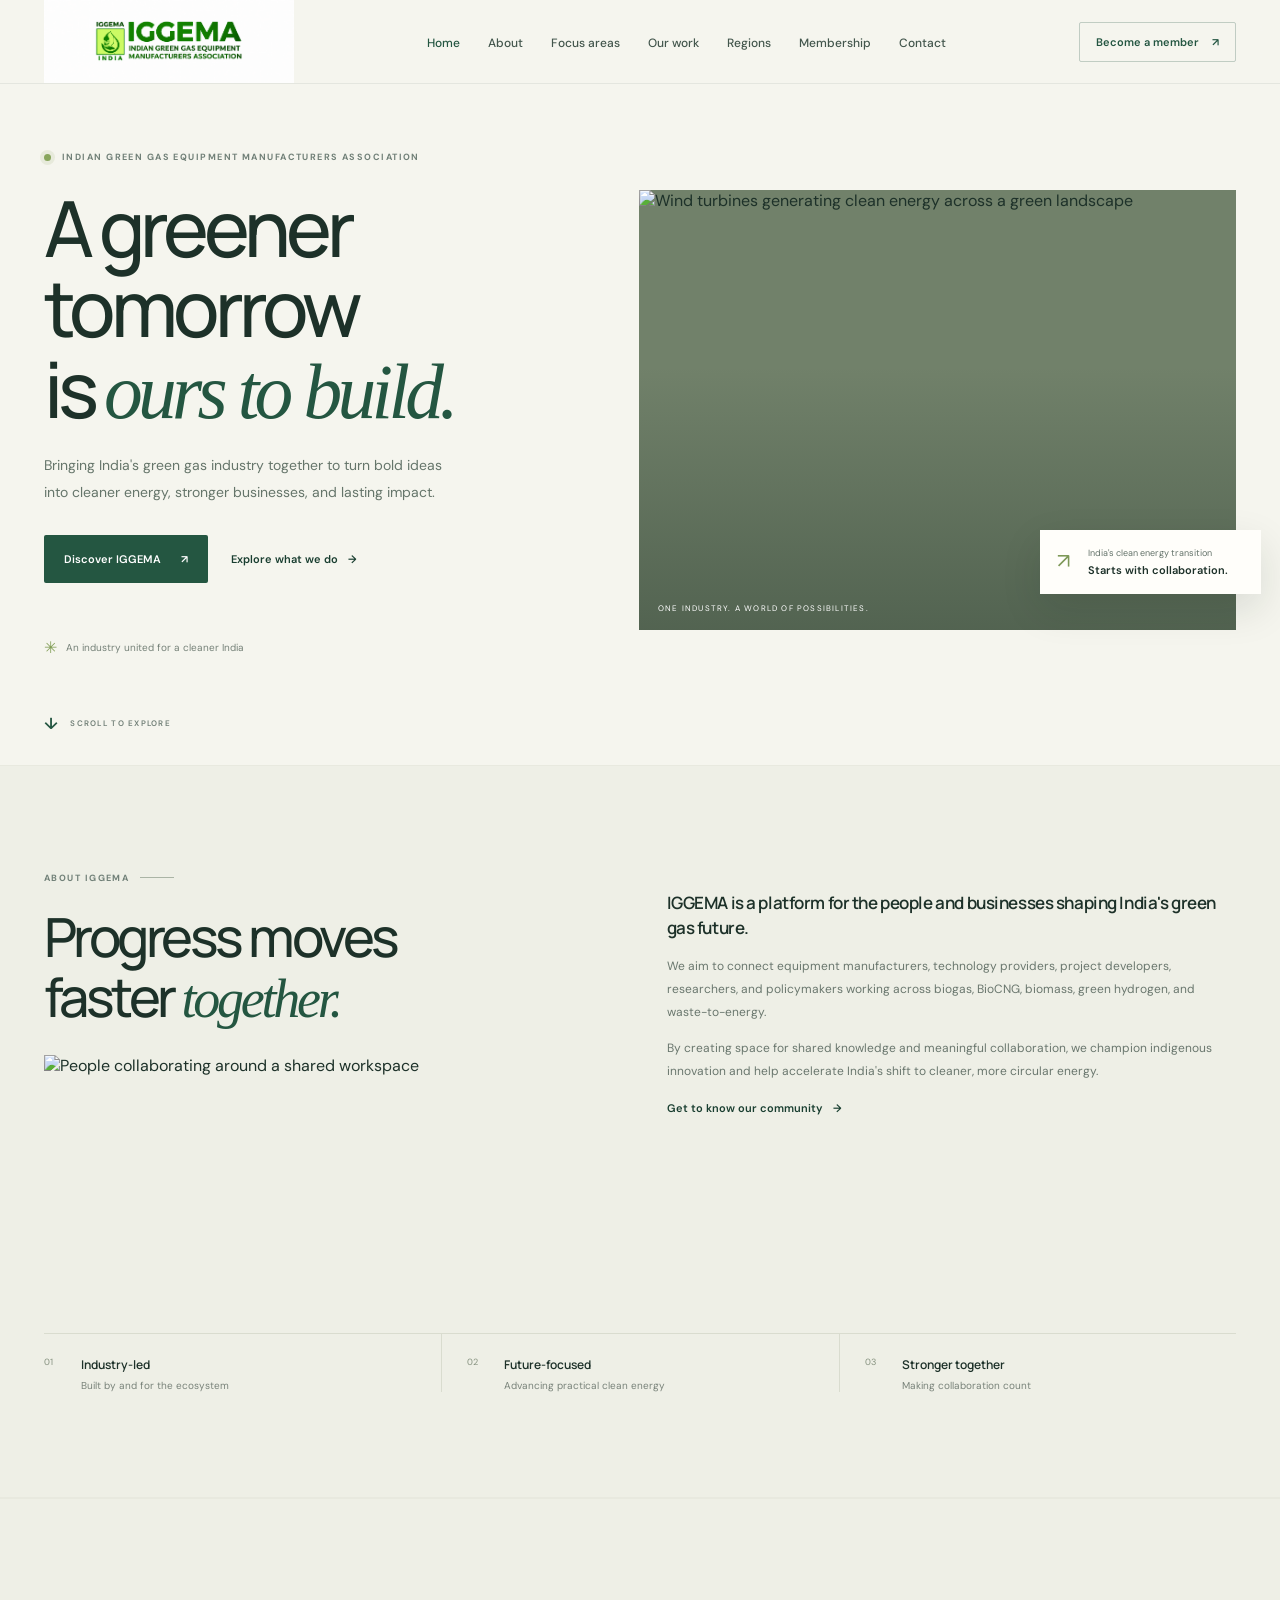
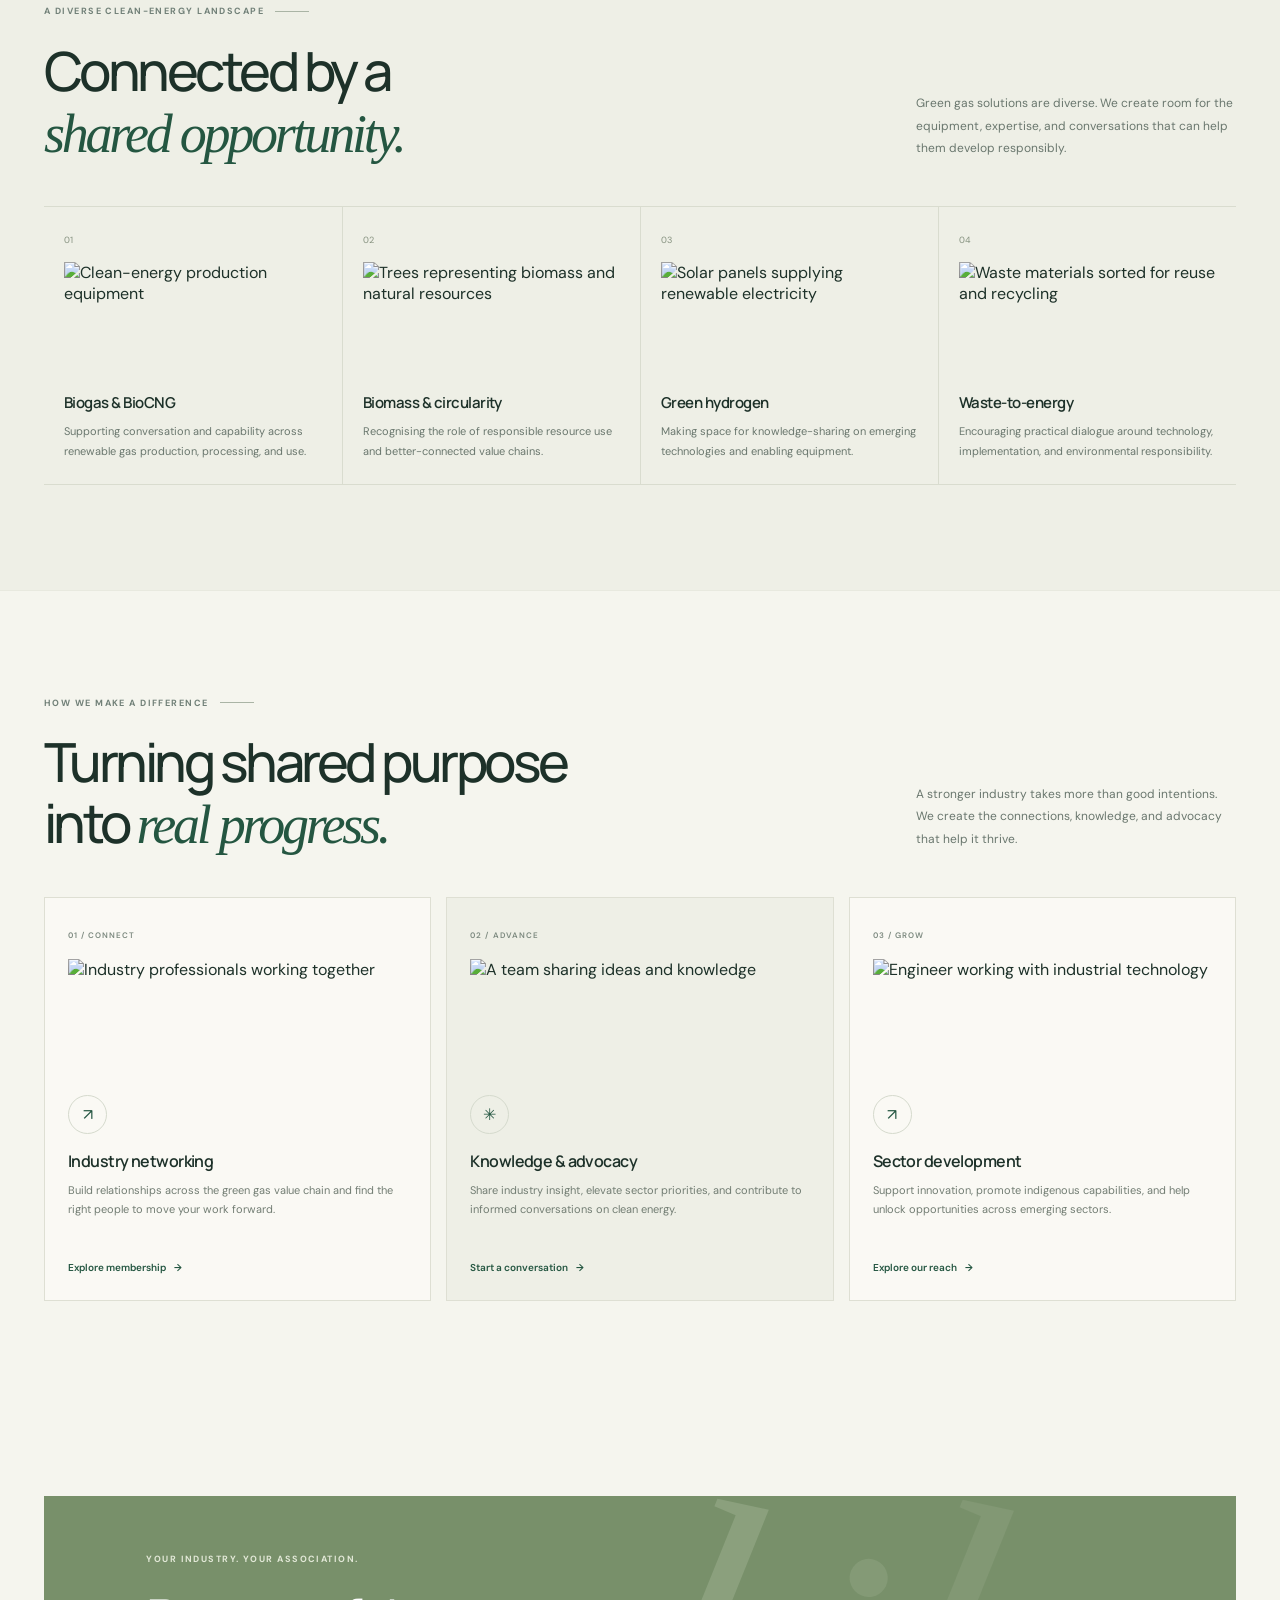
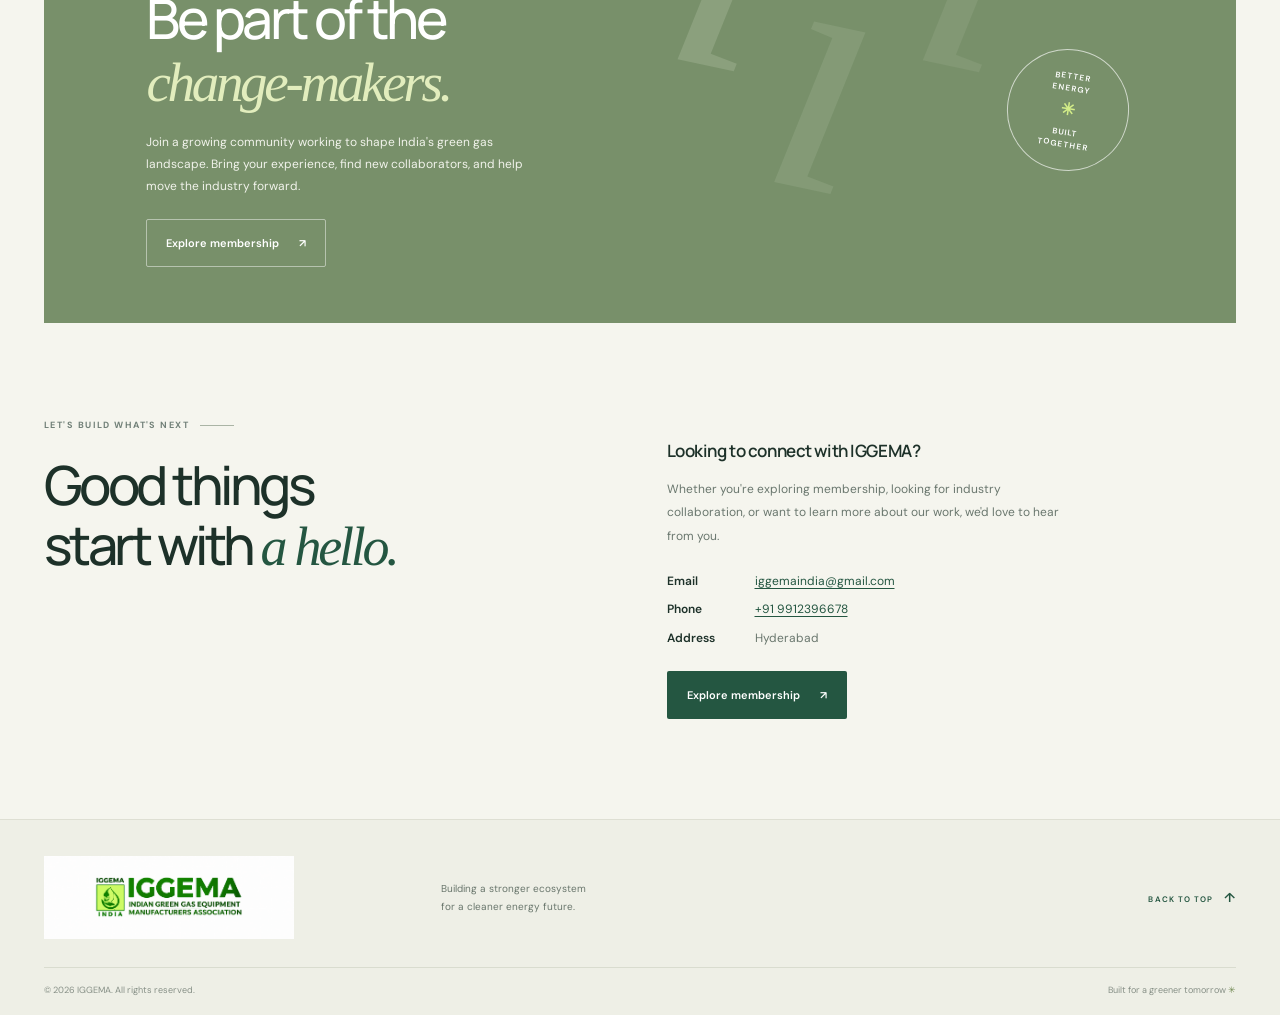
==== commit 7f19e3f8: "first commit" ====
--- a/index.html
+++ b/index.html
@@ -16,8 +16,7 @@
   <header class="site-header">
     <nav class="navbar container" aria-label="Main navigation">
       <a class="brand" href="#home" aria-label="IGGEMA home">
-        <span class="brand-mark" aria-hidden="true">i</span>
-        <span class="brand-name">IGGEMA<span class="brand-caption"> INDIAN GREEN GAS EQUIPMENT MANUFACTURERS ASSOCIATION</span></span>
+        <img class="brand-logo" src="assets/iggema-logo.png" alt="">
       </a>
       <ul class="nav-links">
         <li><a href="#home" aria-current="page">Home</a></li>
@@ -177,8 +176,8 @@
           <p class="lead">Looking to connect with IGGEMA?</p>
           <p>Whether you're exploring membership, looking for industry collaboration, or want to learn more about our work, we'd love to hear from you.</p>
           <div class="contact-details" aria-label="IGGEMA contact details">
-            <p><strong>Email</strong><a href="mailto:Iggema.org.in@gmail.com">Iggema.org.in@gmail.com</a></p>
-            <p><strong>Phone</strong><a href="tel:+919122346678">+91 9122346678</a></p>
+            <p><strong>Email</strong><a href="mailto:iggemaindia@gmail.com">iggemaindia@gmail.com</a></p>
+            <p><strong>Phone</strong><a href="tel:+91 9912396678">+91 9912396678</a></p>
             <p><strong>Address</strong><span>Hyderabad</span></p>
           </div>
           <a class="button button-primary" href="membership.html">Explore membership <span aria-hidden="true">↗</span></a>
@@ -190,8 +189,7 @@
   <footer class="footer">
     <div class="container footer-main">
       <a class="brand footer-brand" href="#home" aria-label="IGGEMA home">
-        <span class="brand-mark" aria-hidden="true">i</span>
-        <span class="brand-name">IGGEMA<span class="brand-caption">GREEN GAS EQUIPMENT ASSOCIATION</span></span>
+        <img class="brand-logo" src="assets/iggema-logo.png" alt="">
       </a>
       <p>Building a stronger ecosystem<br>for a cleaner energy future.</p>
       <a class="back-top" href="#home">BACK TO TOP <span aria-hidden="true">↑</span></a>
--- a/IGG.css
+++ b/IGG.css
@@ -69,40 +69,15 @@
 .brand {
   display: inline-flex;
   align-items: center;
-  gap: 10px;
   flex: 0 0 auto;
   color: var(--green-dark);
   text-decoration: none;
 }
 
-.brand-mark {
-  display: grid;
-  width: 39px;
-  height: 39px;
-  place-items: center;
-  border-radius: 50%;
-  background: var(--green);
-  color: var(--lime);
-  font-family: var(--serif);
-  font-size: 30px;
-  font-style: italic;
-  line-height: 1;
-}
-
-.brand-name {
-  display: grid;
-  gap: 2px;
-  font-family: var(--display);
-  font-size: 16px;
-  font-weight: 800;
-  letter-spacing: .13em;
-}
-
-.brand-caption {
-  font-family: var(--sans);
-  font-size: 8px;
-  font-weight: 600;
-  letter-spacing: .1em;
+.brand-logo {
+  display: block;
+  width: 250px;
+  height: auto;
 }
 
 .nav-links {
@@ -659,10 +634,7 @@
 @media (max-width: 980px) {
   .container { width: min(100% - 48px, 760px); }
   .navbar { min-height: 74px; gap: 14px; }
-  .brand { gap: 7px; }
-  .brand-mark { width: 34px; height: 34px; font-size: 26px; }
-  .brand-name { font-size: 14px; }
-  .brand-caption { font-size: 7px; }
+  .brand-logo { width: 220px; }
   .nav-links { gap: 13px; }
   .nav-links a { font-size: 11px; }
   .nav-cta { padding: 10px 11px; gap: 8px; font-size: 10px; }
@@ -730,7 +702,7 @@
 
 @media (max-width: 430px) {
   .container { width: calc(100% - 32px); }
-  .brand-caption { letter-spacing: .07em; }
+  .brand-logo { width: 170px; }
   .nav-cta { font-size: 9px; }
   .hero { padding-top: 53px; }
   .eyebrow { font-size: 8px; letter-spacing: .12em; }
